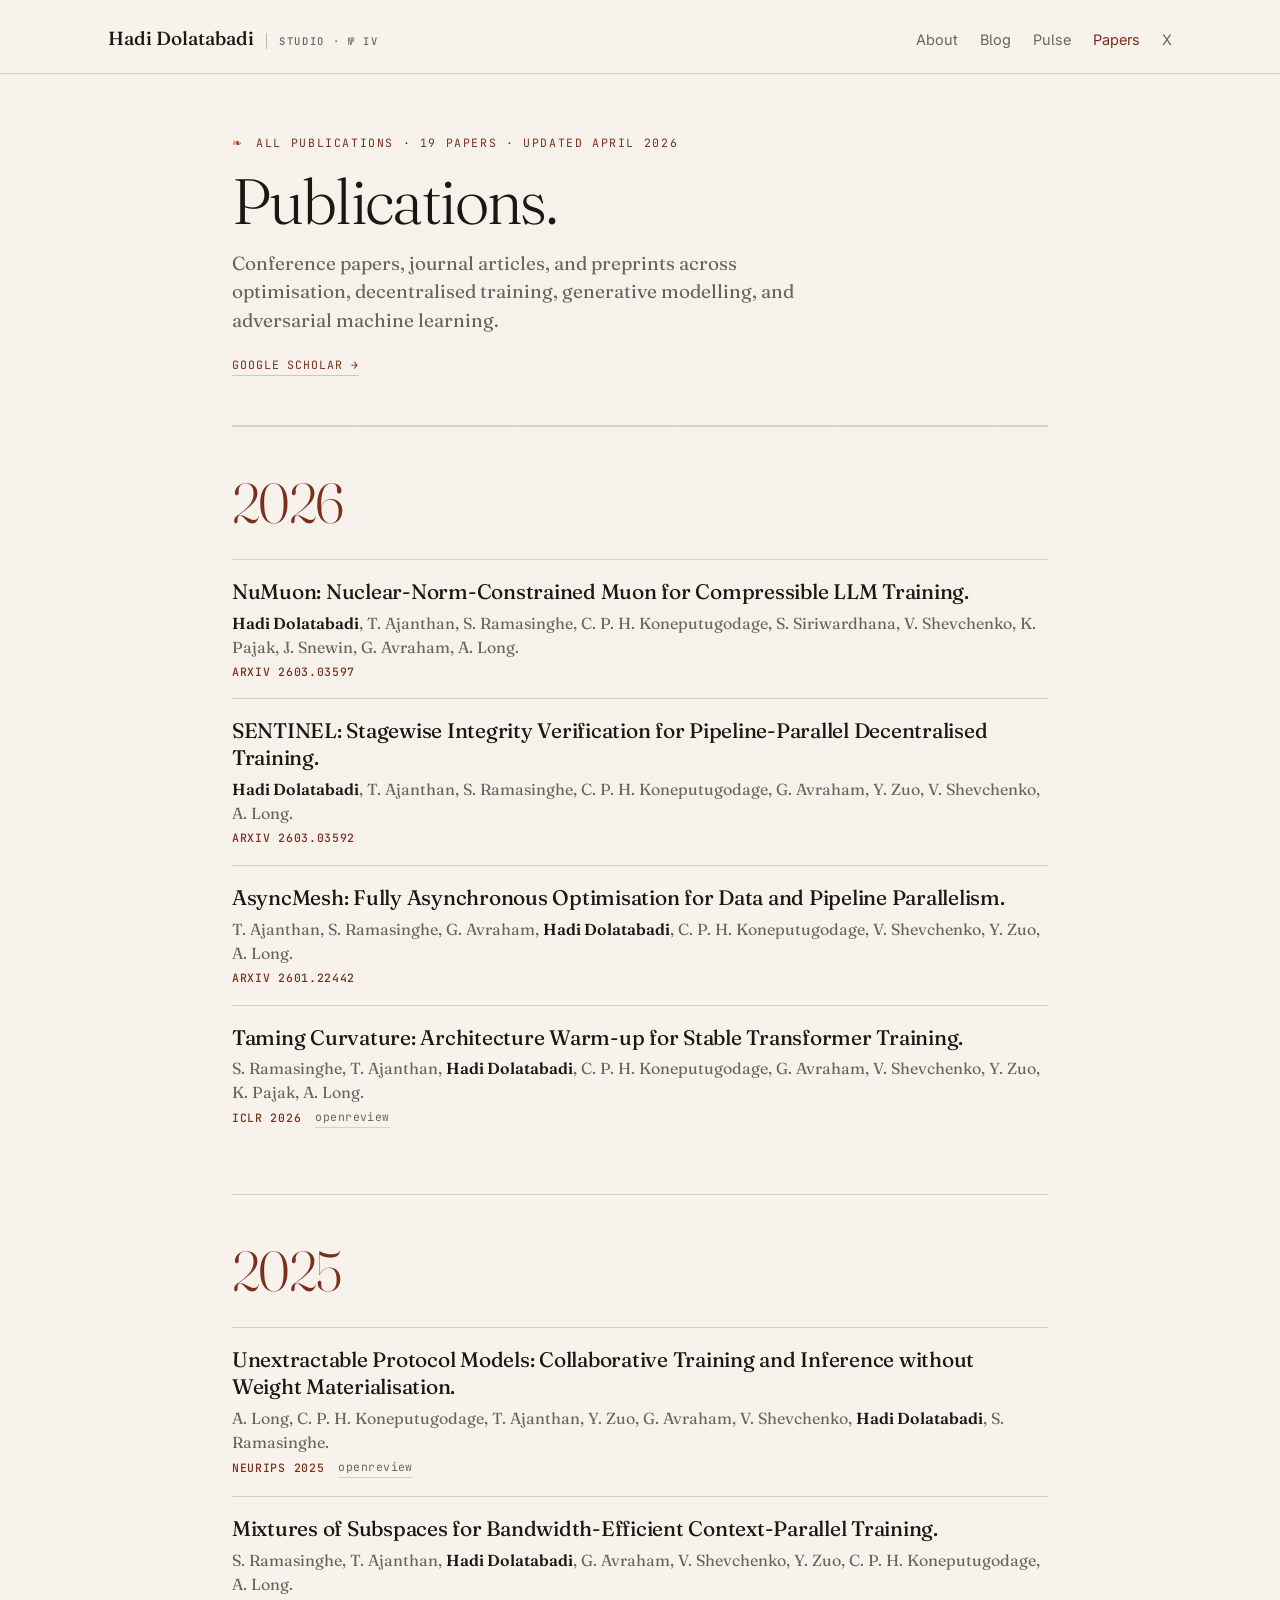
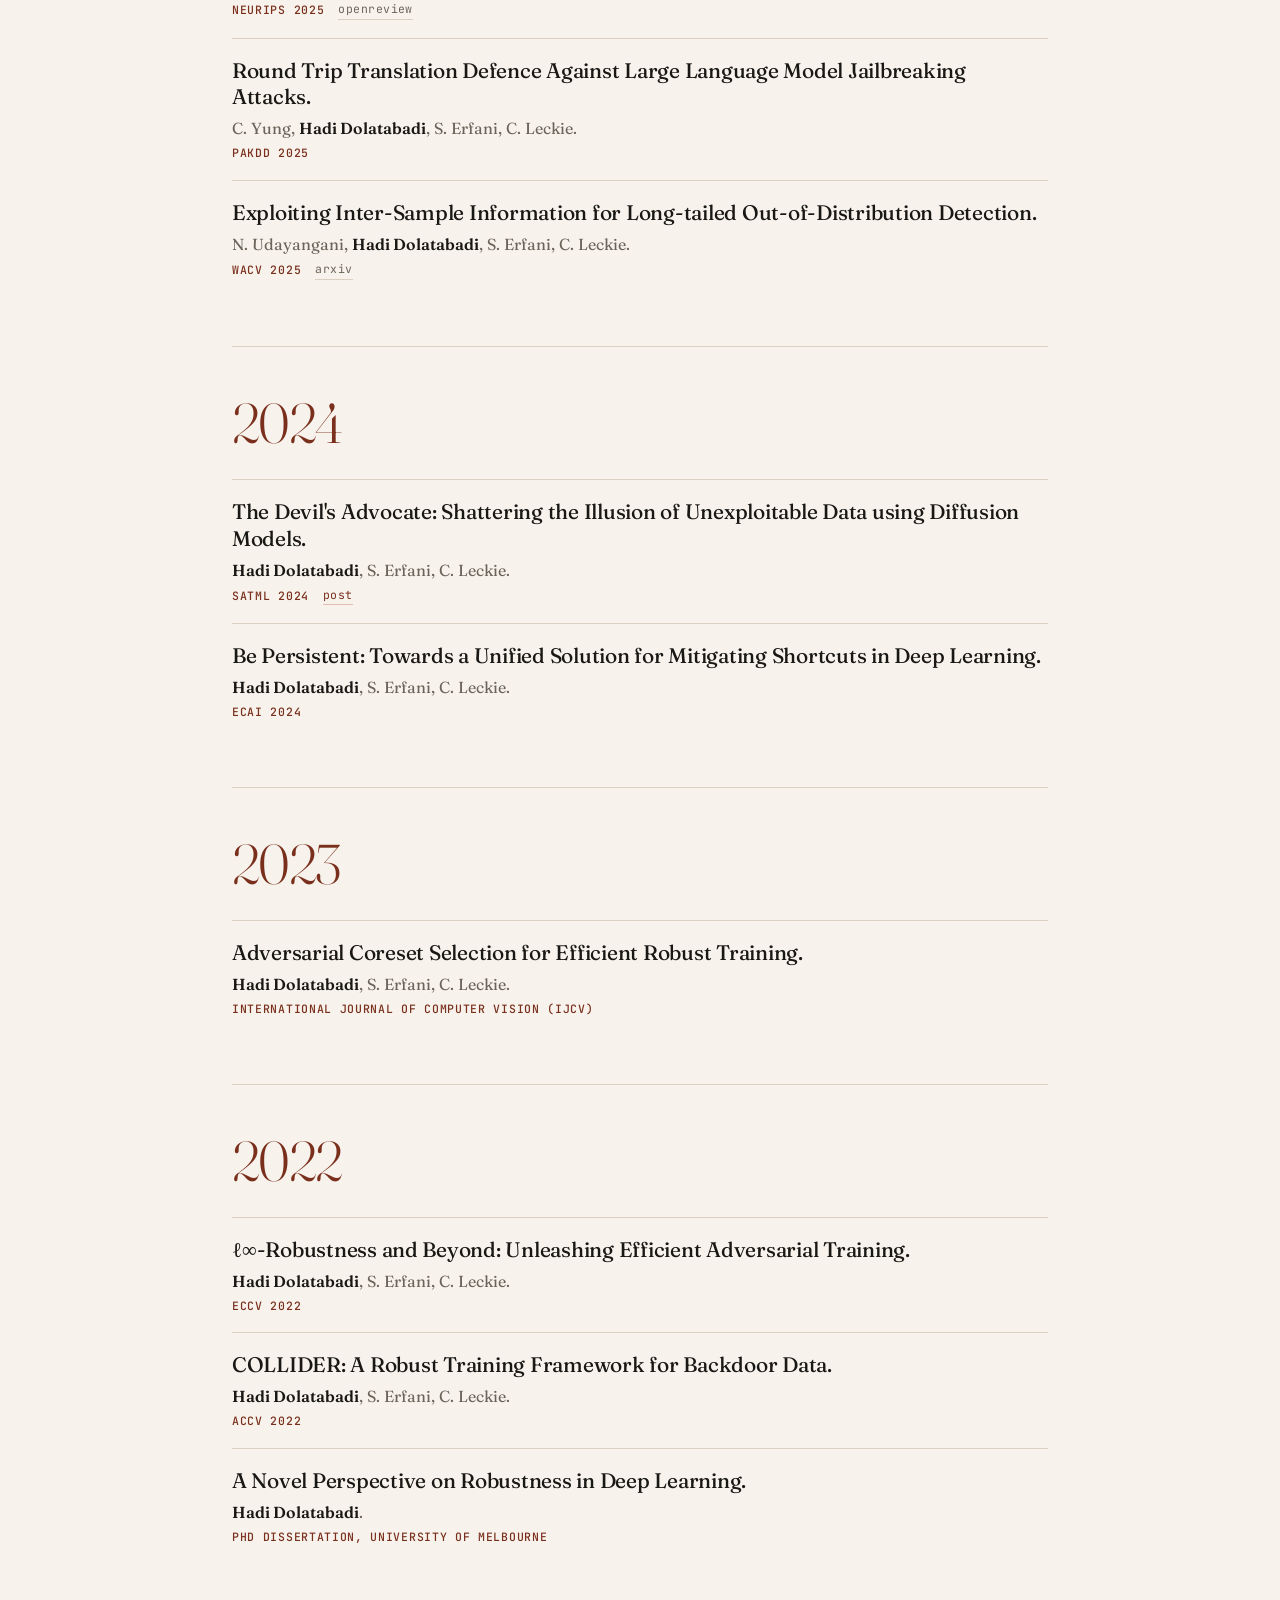
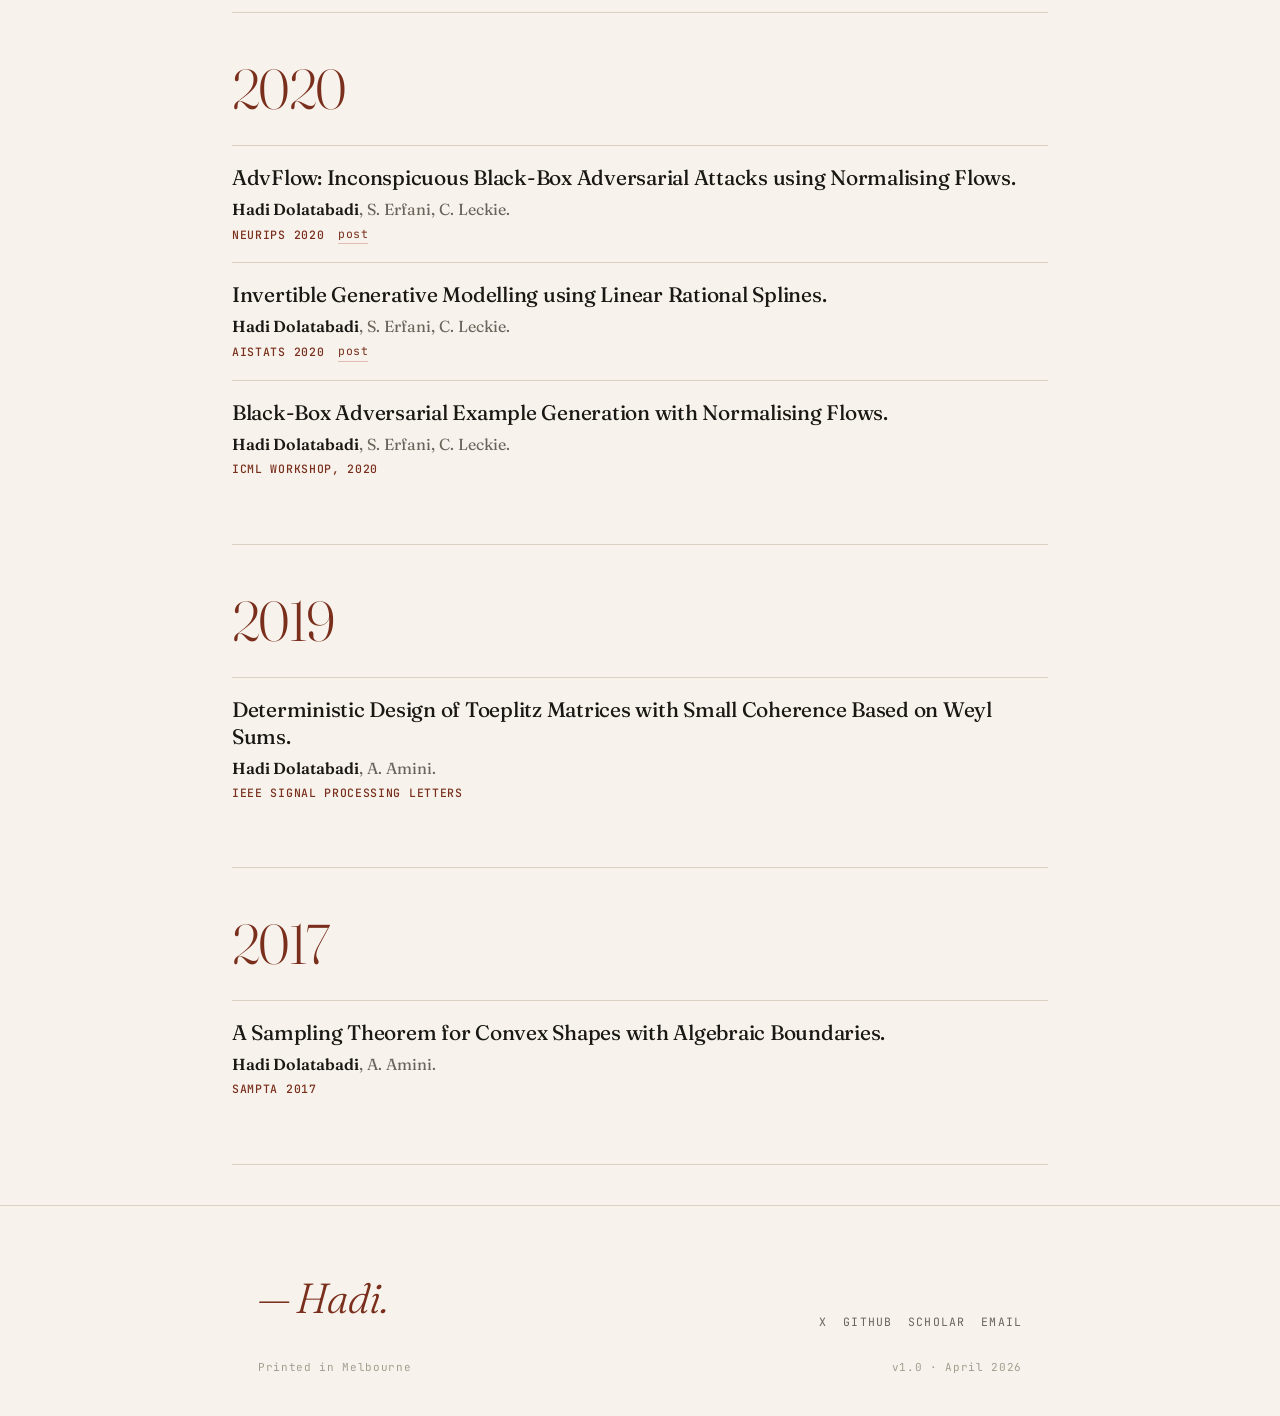
==== papers/index.html @ 90770aff "Initial commit: Studio personal site - Landing with About (bio + background), Blog (3 migrated posts" ====
<!doctype html>
<html lang="en">
<head>
<meta charset="utf-8" />
<meta name="viewport" content="width=device-width, initial-scale=1" />
<title>Publications — Hadi Dolatabadi</title>
<link rel="preconnect" href="https://fonts.googleapis.com">
<link rel="preconnect" href="https://fonts.gstatic.com" crossorigin>
<link href="https://fonts.googleapis.com/css2?family=Fraunces:ital,opsz,wght@0,9..144,300..700;1,9..144,300..700&family=Inter:wght@300..600&family=JetBrains+Mono:wght@400;500&display=swap" rel="stylesheet">
<link rel="stylesheet" href="../shared.css" />
<style>
  .pubs-wrap { max-width: 880px; margin: 0 auto; padding: 0 32px; position: relative; z-index: 2; }

  .pubs-hero { padding: 60px 0 48px; border-bottom: 1px solid var(--rule); }
  .pubs-hero .art-kicker {
    font-family: var(--mono); font-size: 11.5px; letter-spacing: 0.14em;
    text-transform: uppercase; color: var(--accent-ink); margin-bottom: 16px;
  }
  .pubs-hero .art-kicker::before { content: "❧ "; color: var(--accent); margin-right: 4px; }
  .pubs-hero h1 {
    font-family: var(--serif); font-weight: 300;
    font-size: clamp(40px, 5vw, 64px); line-height: 1.04;
    letter-spacing: -0.025em; margin: 0 0 14px;
  }
  .pubs-hero .subtitle {
    font-family: var(--serif); font-size: 19px; line-height: 1.5;
    color: var(--muted); max-width: 620px; margin: 0;
  }
  .pubs-hero .scholar-link {
    margin-top: 22px;
    font-family: var(--mono); font-size: 11.5px;
    letter-spacing: 0.08em; text-transform: uppercase;
    color: var(--accent-ink);
    border-bottom: 1px solid rgba(176,69,42,0.3);
    display: inline-block; padding-bottom: 1px;
  }

  .year-block { padding: 48px 0; border-top: 1px solid var(--rule); }
  .year-block:last-child { border-bottom: 1px solid var(--rule); }
  .year-block h2 {
    font-family: var(--serif); font-weight: 300;
    font-size: 56px; line-height: 1; letter-spacing: -0.03em;
    color: var(--accent-ink); margin: 0 0 28px;
    font-variation-settings: "opsz" 144;
  }

  .pub { padding: 18px 0 18px 0; border-top: 1px solid var(--rule); }
  .year-block .pub:first-child { border-top: none; padding-top: 6px; }
  .pub h3 {
    font-family: var(--serif); font-weight: 450;
    font-size: 21px; line-height: 1.28; letter-spacing: -0.012em;
    margin: 0 0 6px; color: var(--ink);
  }
  .pub h3 a { color: inherit; border: none; }
  .pub h3 a:hover { color: var(--accent-ink); }
  .pub .auth {
    font-family: var(--serif); font-size: 16px; color: var(--muted);
    line-height: 1.5; margin: 0 0 4px;
  }
  .pub .auth strong { color: var(--ink); font-weight: 600; }
  .pub .meta {
    font-family: var(--mono); font-size: 11.5px; letter-spacing: 0.06em;
    color: var(--accent-ink); text-transform: uppercase; margin: 0;
    display: flex; gap: 14px; flex-wrap: wrap; align-items: center;
  }
  .pub .meta .venue { font-weight: 500; }
  .pub .meta .links { color: var(--muted); display: flex; gap: 12px; }
  .pub .meta .links a { color: var(--muted); border-bottom: 1px solid var(--rule); padding-bottom: 1px; text-transform: lowercase; letter-spacing: 0.04em; }
  .pub .meta .links a:hover { color: var(--accent-ink); border-bottom-color: var(--accent); }
  .pub .meta .links .post { color: var(--accent-ink); border-bottom-color: rgba(176,69,42,0.3); }
</style>
</head>
<body>

<header class="masthead">
  <div class="wide mast-row">
    <a class="brand" href="../index.html"><span>Hadi Dolatabadi</span><span class="rule-tag">Studio · № IV</span></a>
    <nav class="primary">
      <a href="../index.html#about">About</a>
      <a href="../index.html#blog">Blog</a>
      <a href="../index.html#pulse">Pulse</a>
      <a href="#" class="current">Papers</a>
      <a href="https://x.com/hmdolatabadi">X</a>
    </nav>
  </div>
</header>

<div class="pubs-wrap">

  <section class="pubs-hero">
    <div class="art-kicker">All publications · 19 papers · updated April 2026</div>
    <h1>Publications.</h1>
    <p class="subtitle">Conference papers, journal articles, and preprints across optimisation, decentralised training, generative modelling, and adversarial machine learning.</p>
    <a class="scholar-link" href="https://scholar.google.com/citations?user=F-XQD2cAAAAJ&hl=en" target="_blank" rel="noopener">Google Scholar →</a>
  </section>

  <section class="year-block">
    <h2>2026</h2>
    <div class="pub">
      <h3><a href="https://arxiv.org/abs/2603.03597" target="_blank" rel="noopener">NuMuon: Nuclear-Norm-Constrained Muon for Compressible LLM Training.</a></h3>
      <p class="auth"><strong>Hadi Dolatabadi</strong>, T. Ajanthan, S. Ramasinghe, C. P. H. Koneputugodage, S. Siriwardhana, V. Shevchenko, K. Pajak, J. Snewin, G. Avraham, A. Long.</p>
      <p class="meta"><span class="venue">arXiv 2603.03597</span></p>
    </div>
    <div class="pub">
      <h3><a href="https://arxiv.org/abs/2603.03592" target="_blank" rel="noopener">SENTINEL: Stagewise Integrity Verification for Pipeline-Parallel Decentralised Training.</a></h3>
      <p class="auth"><strong>Hadi Dolatabadi</strong>, T. Ajanthan, S. Ramasinghe, C. P. H. Koneputugodage, G. Avraham, Y. Zuo, V. Shevchenko, A. Long.</p>
      <p class="meta"><span class="venue">arXiv 2603.03592</span></p>
    </div>
    <div class="pub">
      <h3><a href="https://arxiv.org/abs/2601.22442" target="_blank" rel="noopener">AsyncMesh: Fully Asynchronous Optimisation for Data and Pipeline Parallelism.</a></h3>
      <p class="auth">T. Ajanthan, S. Ramasinghe, G. Avraham, <strong>Hadi Dolatabadi</strong>, C. P. H. Koneputugodage, V. Shevchenko, Y. Zuo, A. Long.</p>
      <p class="meta"><span class="venue">arXiv 2601.22442</span></p>
    </div>
    <div class="pub">
      <h3><a href="https://openreview.net/forum?id=DuNf2vPTTK" target="_blank" rel="noopener">Taming Curvature: Architecture Warm-up for Stable Transformer Training.</a></h3>
      <p class="auth">S. Ramasinghe, T. Ajanthan, <strong>Hadi Dolatabadi</strong>, C. P. H. Koneputugodage, G. Avraham, V. Shevchenko, Y. Zuo, K. Pajak, A. Long.</p>
      <p class="meta"><span class="venue">ICLR 2026</span><span class="links"><a href="https://openreview.net/forum?id=DuNf2vPTTK" target="_blank" rel="noopener">openreview</a></span></p>
    </div>
  </section>

  <section class="year-block">
    <h2>2025</h2>
    <div class="pub">
      <h3><a href="https://openreview.net/forum?id=H8fscnm6Xx" target="_blank" rel="noopener">Unextractable Protocol Models: Collaborative Training and Inference without Weight Materialisation.</a></h3>
      <p class="auth">A. Long, C. P. H. Koneputugodage, T. Ajanthan, Y. Zuo, G. Avraham, V. Shevchenko, <strong>Hadi Dolatabadi</strong>, S. Ramasinghe.</p>
      <p class="meta"><span class="venue">NeurIPS 2025</span><span class="links"><a href="https://openreview.net/forum?id=H8fscnm6Xx" target="_blank" rel="noopener">openreview</a></span></p>
    </div>
    <div class="pub">
      <h3><a href="https://openreview.net/forum?id=x3qnrhfhX0" target="_blank" rel="noopener">Mixtures of Subspaces for Bandwidth-Efficient Context-Parallel Training.</a></h3>
      <p class="auth">S. Ramasinghe, T. Ajanthan, <strong>Hadi Dolatabadi</strong>, G. Avraham, V. Shevchenko, Y. Zuo, C. P. H. Koneputugodage, A. Long.</p>
      <p class="meta"><span class="venue">NeurIPS 2025</span><span class="links"><a href="https://openreview.net/forum?id=x3qnrhfhX0" target="_blank" rel="noopener">openreview</a></span></p>
    </div>
    <div class="pub">
      <h3>Round Trip Translation Defence Against Large Language Model Jailbreaking Attacks.</h3>
      <p class="auth">C. Yung, <strong>Hadi Dolatabadi</strong>, S. Erfani, C. Leckie.</p>
      <p class="meta"><span class="venue">PAKDD 2025</span></p>
    </div>
    <div class="pub">
      <h3><a href="https://arxiv.org/abs/2511.16015" target="_blank" rel="noopener">Exploiting Inter-Sample Information for Long-tailed Out-of-Distribution Detection.</a></h3>
      <p class="auth">N. Udayangani, <strong>Hadi Dolatabadi</strong>, S. Erfani, C. Leckie.</p>
      <p class="meta"><span class="venue">WACV 2025</span><span class="links"><a href="https://arxiv.org/abs/2511.16015" target="_blank" rel="noopener">arXiv</a></span></p>
    </div>
  </section>

  <section class="year-block">
    <h2>2024</h2>
    <div class="pub">
      <h3><a href="../blog/advflow/index.html">The Devil's Advocate: Shattering the Illusion of Unexploitable Data using Diffusion Models.</a></h3>
      <p class="auth"><strong>Hadi Dolatabadi</strong>, S. Erfani, C. Leckie.</p>
      <p class="meta"><span class="venue">SaTML 2024</span><span class="links"><a class="post" href="../blog/advflow/index.html">post</a></span></p>
    </div>
    <div class="pub">
      <h3>Be Persistent: Towards a Unified Solution for Mitigating Shortcuts in Deep Learning.</h3>
      <p class="auth"><strong>Hadi Dolatabadi</strong>, S. Erfani, C. Leckie.</p>
      <p class="meta"><span class="venue">ECAI 2024</span></p>
    </div>
  </section>

  <section class="year-block">
    <h2>2023</h2>
    <div class="pub">
      <h3>Adversarial Coreset Selection for Efficient Robust Training.</h3>
      <p class="auth"><strong>Hadi Dolatabadi</strong>, S. Erfani, C. Leckie.</p>
      <p class="meta"><span class="venue">International Journal of Computer Vision (IJCV)</span></p>
    </div>
  </section>

  <section class="year-block">
    <h2>2022</h2>
    <div class="pub">
      <h3>ℓ∞-Robustness and Beyond: Unleashing Efficient Adversarial Training.</h3>
      <p class="auth"><strong>Hadi Dolatabadi</strong>, S. Erfani, C. Leckie.</p>
      <p class="meta"><span class="venue">ECCV 2022</span></p>
    </div>
    <div class="pub">
      <h3>COLLIDER: A Robust Training Framework for Backdoor Data.</h3>
      <p class="auth"><strong>Hadi Dolatabadi</strong>, S. Erfani, C. Leckie.</p>
      <p class="meta"><span class="venue">ACCV 2022</span></p>
    </div>
    <div class="pub">
      <h3>A Novel Perspective on Robustness in Deep Learning.</h3>
      <p class="auth"><strong>Hadi Dolatabadi</strong>.</p>
      <p class="meta"><span class="venue">PhD dissertation, University of Melbourne</span></p>
    </div>
  </section>

  <section class="year-block">
    <h2>2020</h2>
    <div class="pub">
      <h3><a href="../blog/advflow/index.html">AdvFlow: Inconspicuous Black-Box Adversarial Attacks using Normalising Flows.</a></h3>
      <p class="auth"><strong>Hadi Dolatabadi</strong>, S. Erfani, C. Leckie.</p>
      <p class="meta"><span class="venue">NeurIPS 2020</span><span class="links"><a class="post" href="../blog/advflow/index.html">post</a></span></p>
    </div>
    <div class="pub">
      <h3><a href="../blog/linear-rational-splines/index.html">Invertible Generative Modelling using Linear Rational Splines.</a></h3>
      <p class="auth"><strong>Hadi Dolatabadi</strong>, S. Erfani, C. Leckie.</p>
      <p class="meta"><span class="venue">AISTATS 2020</span><span class="links"><a class="post" href="../blog/linear-rational-splines/index.html">post</a></span></p>
    </div>
    <div class="pub">
      <h3>Black-Box Adversarial Example Generation with Normalising Flows.</h3>
      <p class="auth"><strong>Hadi Dolatabadi</strong>, S. Erfani, C. Leckie.</p>
      <p class="meta"><span class="venue">ICML Workshop, 2020</span></p>
    </div>
  </section>

  <section class="year-block">
    <h2>2019</h2>
    <div class="pub">
      <h3>Deterministic Design of Toeplitz Matrices with Small Coherence Based on Weyl Sums.</h3>
      <p class="auth"><strong>Hadi Dolatabadi</strong>, A. Amini.</p>
      <p class="meta"><span class="venue">IEEE Signal Processing Letters</span></p>
    </div>
  </section>

  <section class="year-block">
    <h2>2017</h2>
    <div class="pub">
      <h3>A Sampling Theorem for Convex Shapes with Algebraic Boundaries.</h3>
      <p class="auth"><strong>Hadi Dolatabadi</strong>, A. Amini.</p>
      <p class="meta"><span class="venue">SampTA 2017</span></p>
    </div>
  </section>

</div>

<footer>
  <div class="wrap">
    <div class="foot-row">
      <div class="sign">— Hadi.</div>
      <div class="foot-links"><a href="https://x.com/hmdolatabadi">X</a><a href="https://github.com/hmdolatabadi">GitHub</a><a href="https://scholar.google.com/citations?user=F-XQD2cAAAAJ&hl=en">Scholar</a><a href="mailto:hadi@pluralis.ai">Email</a></div>
    </div>
    <div class="colophon"><span>Printed in Melbourne</span><span>v1.0 · April 2026</span></div>
  </div>
</footer>

</body>
</html>
---- shared.css ----
/* ===== Shared base: Studio aesthetic (Fraunces / cream / terracotta) ===== */
:root {
  --bg:        #f7f3ec;
  --bg-2:      #efe9de;
  --paper:     #fffdf7;
  --paper-2:   #f7f1e1;
  --ink:       #1a1815;
  --ink-2:     #2f2a24;
  --muted:     #6b645a;
  --faint:     #a49c8f;
  --rule:      #d9d0c1;
  --rule-2:    #c5b89c;
  --accent:    #b0452a;
  --accent-ink:#7a2f1d;
  --accent-soft:rgba(176,69,42,0.10);
  --sans: "Inter", -apple-system, system-ui, sans-serif;
  --serif: "Fraunces", "Iowan Old Style", Georgia, serif;
  --mono: "JetBrains Mono", ui-monospace, monospace;
}
* { box-sizing: border-box; }
html, body { margin: 0; padding: 0; background: var(--bg); }
body {
  font-family: var(--sans);
  color: var(--ink);
  font-size: 17px;
  line-height: 1.55;
  -webkit-font-smoothing: antialiased;
  font-feature-settings: "ss01","ss02","onum";
}
a { color: var(--ink); text-decoration: none; border-bottom: 1px solid var(--rule); transition: all .15s; }
a:hover { color: var(--accent-ink); border-bottom-color: var(--accent); }

body::before {
  content: "";
  position: fixed; inset: 0;
  pointer-events: none;
  opacity: 0.025;
  background-image: url("data:image/svg+xml;utf8,<svg xmlns='http://www.w3.org/2000/svg' width='160' height='160'><filter id='n'><feTurbulence type='fractalNoise' baseFrequency='0.9' numOctaves='2' stitchTiles='stitch'/></filter><rect width='100%' height='100%' filter='url(%23n)'/></svg>");
  z-index: 1;
}

.wrap  { max-width: 820px;  margin: 0 auto; padding: 0 28px; position: relative; z-index: 2; }
.wide  { max-width: 1120px; margin: 0 auto; padding: 0 28px; position: relative; z-index: 2; }
.thin  { max-width: 680px;  margin: 0 auto; padding: 0 28px; position: relative; z-index: 2; }

/* Masthead */
header.masthead {
  padding: 24px 0 20px;
  border-bottom: 1px solid var(--rule);
  background: var(--bg);
  position: sticky; top: 0; z-index: 10;
  backdrop-filter: saturate(1.2) blur(8px);
}
.mast-row { display: flex; justify-content: space-between; align-items: baseline; gap: 20px; flex-wrap: wrap; }
.brand { font-family: var(--serif); font-weight: 500; font-size: 19px; border: none; color: var(--ink); display: flex; align-items: baseline; gap: 12px; }
.brand em { font-style: italic; color: var(--accent-ink); }
.brand .rule-tag { font-family: var(--mono); font-size: 10.5px; color: var(--muted); letter-spacing: 0.16em; text-transform: uppercase; border-left: 1px solid var(--rule-2); padding-left: 12px; }
nav.primary { display: flex; gap: 22px; font-size: 14.5px; }
nav.primary a { border: none; color: var(--muted); }
nav.primary a:hover { color: var(--accent-ink); }
nav.primary a.current { color: var(--accent-ink); }

/* Hero */
section.hero { padding: 52px 0 28px; }
.kicker {
  font-family: var(--mono);
  font-size: 11.5px;
  letter-spacing: 0.14em;
  text-transform: uppercase;
  color: var(--accent-ink);
  margin-bottom: 18px;
}
.kicker::before { content: "❧ "; color: var(--accent); margin-right: 4px; }
h1.display {
  font-family: var(--serif);
  font-weight: 300;
  font-size: clamp(34px, 4.6vw, 54px);
  line-height: 1.05;
  letter-spacing: -0.025em;
  margin: 0 0 18px;
  font-variation-settings: "opsz" 144, "SOFT" 30;
}
h1.display em { font-style: italic; color: var(--accent-ink); font-variation-settings: "opsz" 144, "SOFT" 100; }
.lede {
  font-family: var(--serif);
  font-size: 19px;
  line-height: 1.5;
  color: var(--muted);
  max-width: 640px;
  margin: 0;
  font-weight: 350;
}
.lede strong { color: var(--ink); font-weight: 500; }
.lede em { font-style: italic; color: var(--accent-ink); }

/* Section scaffolding */
section.block { padding: 48px 0; border-top: 1px solid var(--rule); }
.eyebrow {
  font-family: var(--mono);
  text-transform: uppercase;
  letter-spacing: 0.14em;
  font-size: 11px;
  color: var(--muted);
  margin-bottom: 24px;
  display: flex;
  align-items: center;
  gap: 12px;
}
.eyebrow::before { content: ""; width: 18px; height: 1px; background: var(--accent); }
h2 {
  font-family: var(--serif);
  font-weight: 400;
  font-size: clamp(26px, 3.2vw, 36px);
  letter-spacing: -0.018em;
  line-height: 1.12;
  margin: 0 0 28px;
}
h2 em { font-style: italic; color: var(--accent-ink); }

/* Essay/note list row (used by several layouts) */
.row {
  display: grid;
  grid-template-columns: 100px 1fr auto;
  gap: 22px;
  padding: 18px 0;
  border-top: 1px solid var(--rule);
  align-items: baseline;
}
.row:last-child { border-bottom: 1px solid var(--rule); }
.row .date { font-family: var(--mono); font-size: 12.5px; color: var(--muted); letter-spacing: 0.04em; }
.row .title { font-family: var(--serif); font-size: 20px; letter-spacing: -0.012em; line-height: 1.25; font-weight: 450; }
.row .title em { font-style: italic; color: var(--accent-ink); }
.row .title .sub { display: block; font-style: italic; font-size: 15px; color: var(--muted); margin-top: 4px; font-weight: 400; }
.row .kind { font-family: var(--mono); font-size: 10.5px; letter-spacing: 0.1em; text-transform: uppercase; color: var(--accent-ink); white-space: nowrap; padding: 3px 8px; border: 1px solid rgba(176,69,42,0.3); border-radius: 3px; }
.row .kind.static { color: var(--muted); border-color: var(--rule-2); }
.row .kind.note { color: var(--muted); border-color: var(--rule-2); }
.row .kind.paper { color: var(--accent-ink); }
.row a { border: none; color: inherit; }
.row a:hover .title { color: var(--accent-ink); }
@media (max-width: 720px) {
  .row { grid-template-columns: 1fr; gap: 4px; }
  .row .date { order: -1; }
}

/* Feature card (explorable) */
.feat {
  background: var(--paper);
  border: 1px solid var(--rule);
  padding: 20px 22px;
  display: flex;
  flex-direction: column;
  gap: 12px;
  cursor: pointer;
  border-radius: 3px;
  transition: background .2s, border-color .2s;
  text-align: left;
  color: inherit;
  border-bottom: 1px solid var(--rule);
}
.feat:hover { background: var(--paper-2); border-color: var(--accent); }
.feat .no { font-family: var(--mono); font-size: 10.5px; letter-spacing: 0.14em; text-transform: uppercase; color: var(--accent-ink); }
.feat h3 { font-family: var(--serif); font-weight: 450; font-size: 22px; line-height: 1.2; margin: 0; letter-spacing: -0.018em; }
.feat h3 em { font-style: italic; color: var(--accent-ink); }
.feat p { margin: 0; font-family: var(--serif); font-size: 15.5px; color: var(--muted); line-height: 1.45; }
.feat .meta { font-family: var(--mono); font-size: 10px; letter-spacing: 0.08em; text-transform: uppercase; color: var(--faint); display: flex; gap: 12px; margin-top: auto; padding-top: 8px; border-top: 1px dotted var(--rule-2); }

/* Footer */
footer { padding: 60px 0 40px; border-top: 1px solid var(--rule); margin-top: 40px; }
.foot-row { display: flex; justify-content: space-between; align-items: flex-end; gap: 24px; flex-wrap: wrap; }
.sign { font-family: var(--serif); font-style: italic; font-size: 42px; color: var(--accent-ink); font-weight: 300; letter-spacing: -0.02em; }
.foot-links { display: flex; gap: 16px; font-family: var(--mono); font-size: 11.5px; letter-spacing: 0.1em; text-transform: uppercase; }
.foot-links a { color: var(--muted); border: none; }
.foot-links a:hover { color: var(--accent-ink); }
.colophon { margin-top: 28px; font-family: var(--mono); font-size: 11px; color: var(--faint); letter-spacing: 0.06em; display: flex; justify-content: space-between; flex-wrap: wrap; gap: 10px; }

/* See-all link */
.seeall { margin-top: 22px; color: var(--muted); font-size: 14.5px; font-family: var(--serif); font-style: italic; }
.seeall a { color: var(--accent-ink); border-bottom-color: rgba(176,69,42,0.3); }

/* Ornament */
.orn { text-align: center; font-family: var(--serif); font-style: italic; color: var(--accent); margin: 28px 0 0; font-size: 22px; }

/* Floating switcher */
#proto-switch {
  position: fixed; right: 16px; bottom: 16px; z-index: 9999;
  background: rgba(20,20,24,0.92);
  border: 1px solid rgba(255,255,255,0.15);
  border-radius: 999px;
  padding: 9px 16px;
  display: flex; gap: 12px; align-items: center;
  font: 12px/1 'JetBrains Mono', ui-monospace, monospace;
  backdrop-filter: blur(10px);
  color: #e8e8e4;
  box-shadow: 0 8px 28px rgba(0,0,0,0.35);
  letter-spacing: 0.04em;
}
#proto-switch a { color: #b8b8b2; text-decoration: none; border: none; }
#proto-switch a:hover { color: #f5b14d; }
#proto-switch .back { color: #f5b14d; }
#proto-switch .sep { color: #55554c; }
#proto-switch .cur { color: #f5b14d; font-weight: 500; }
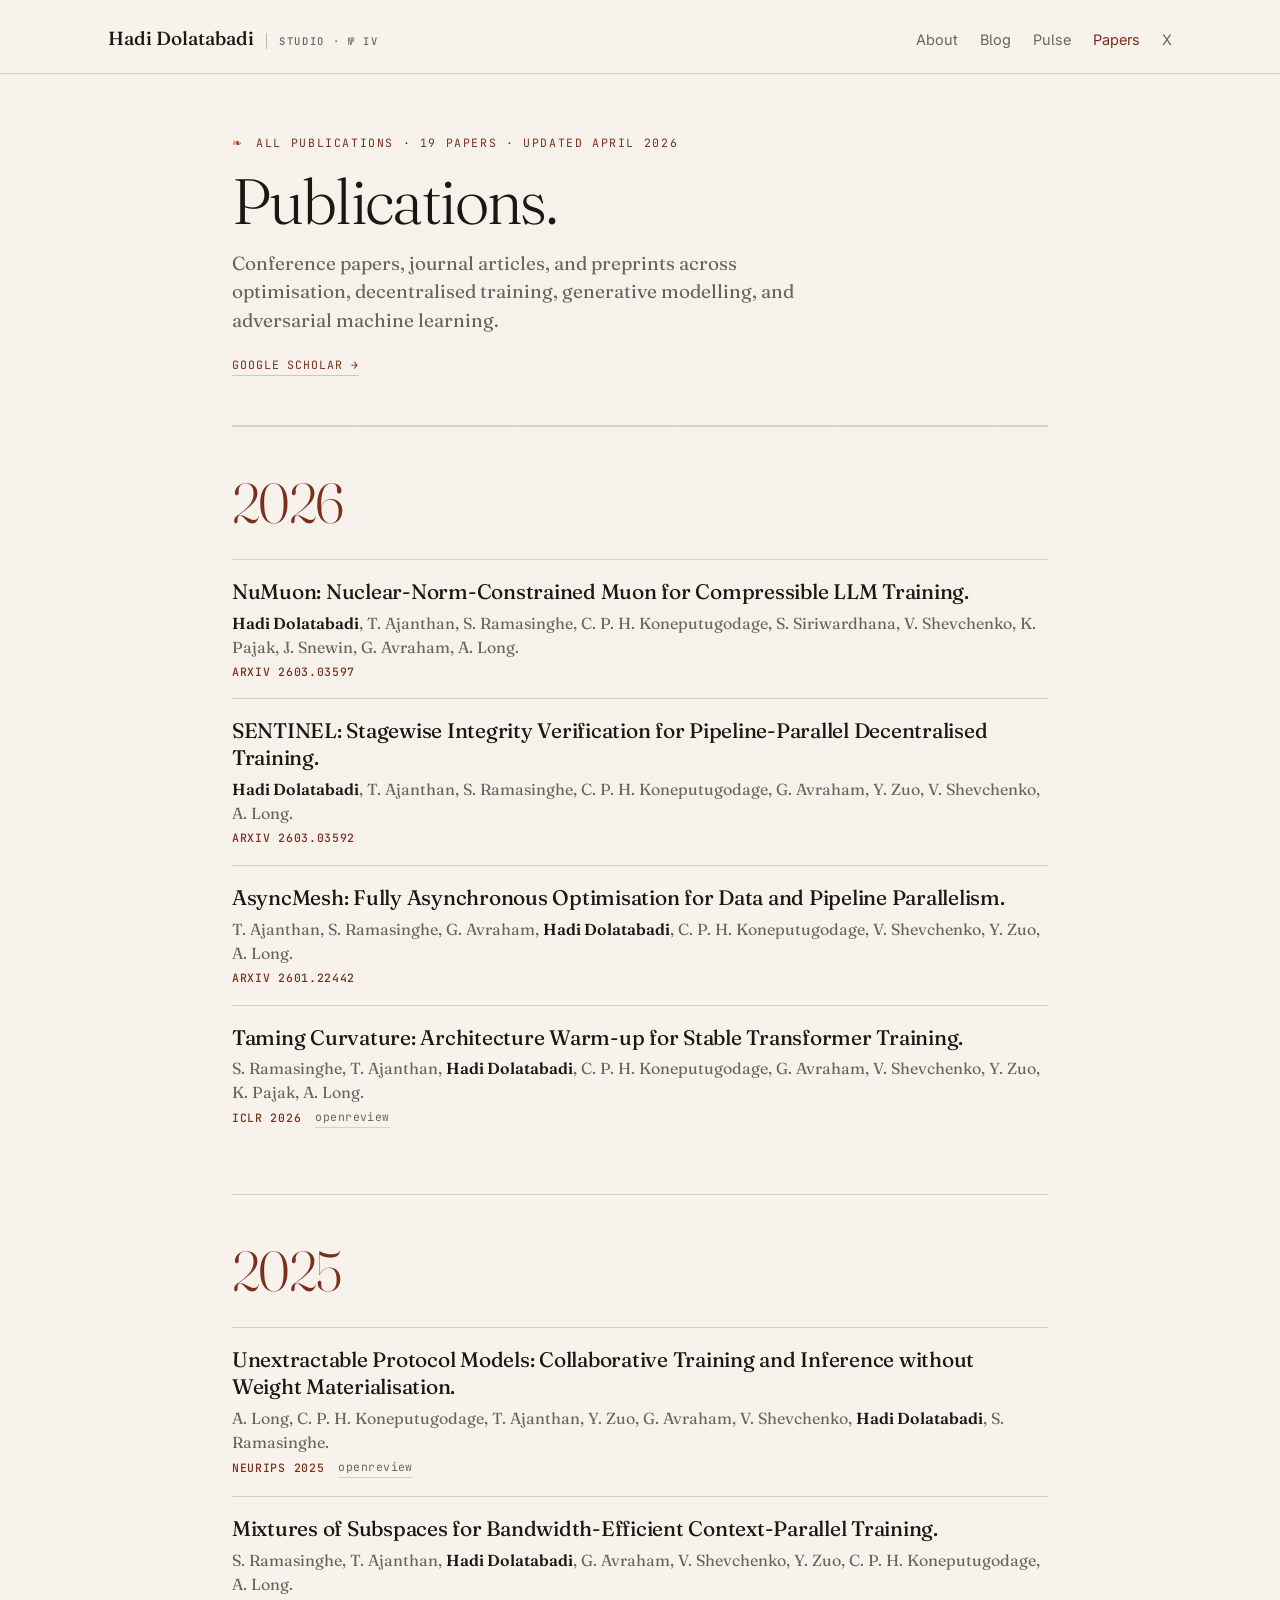
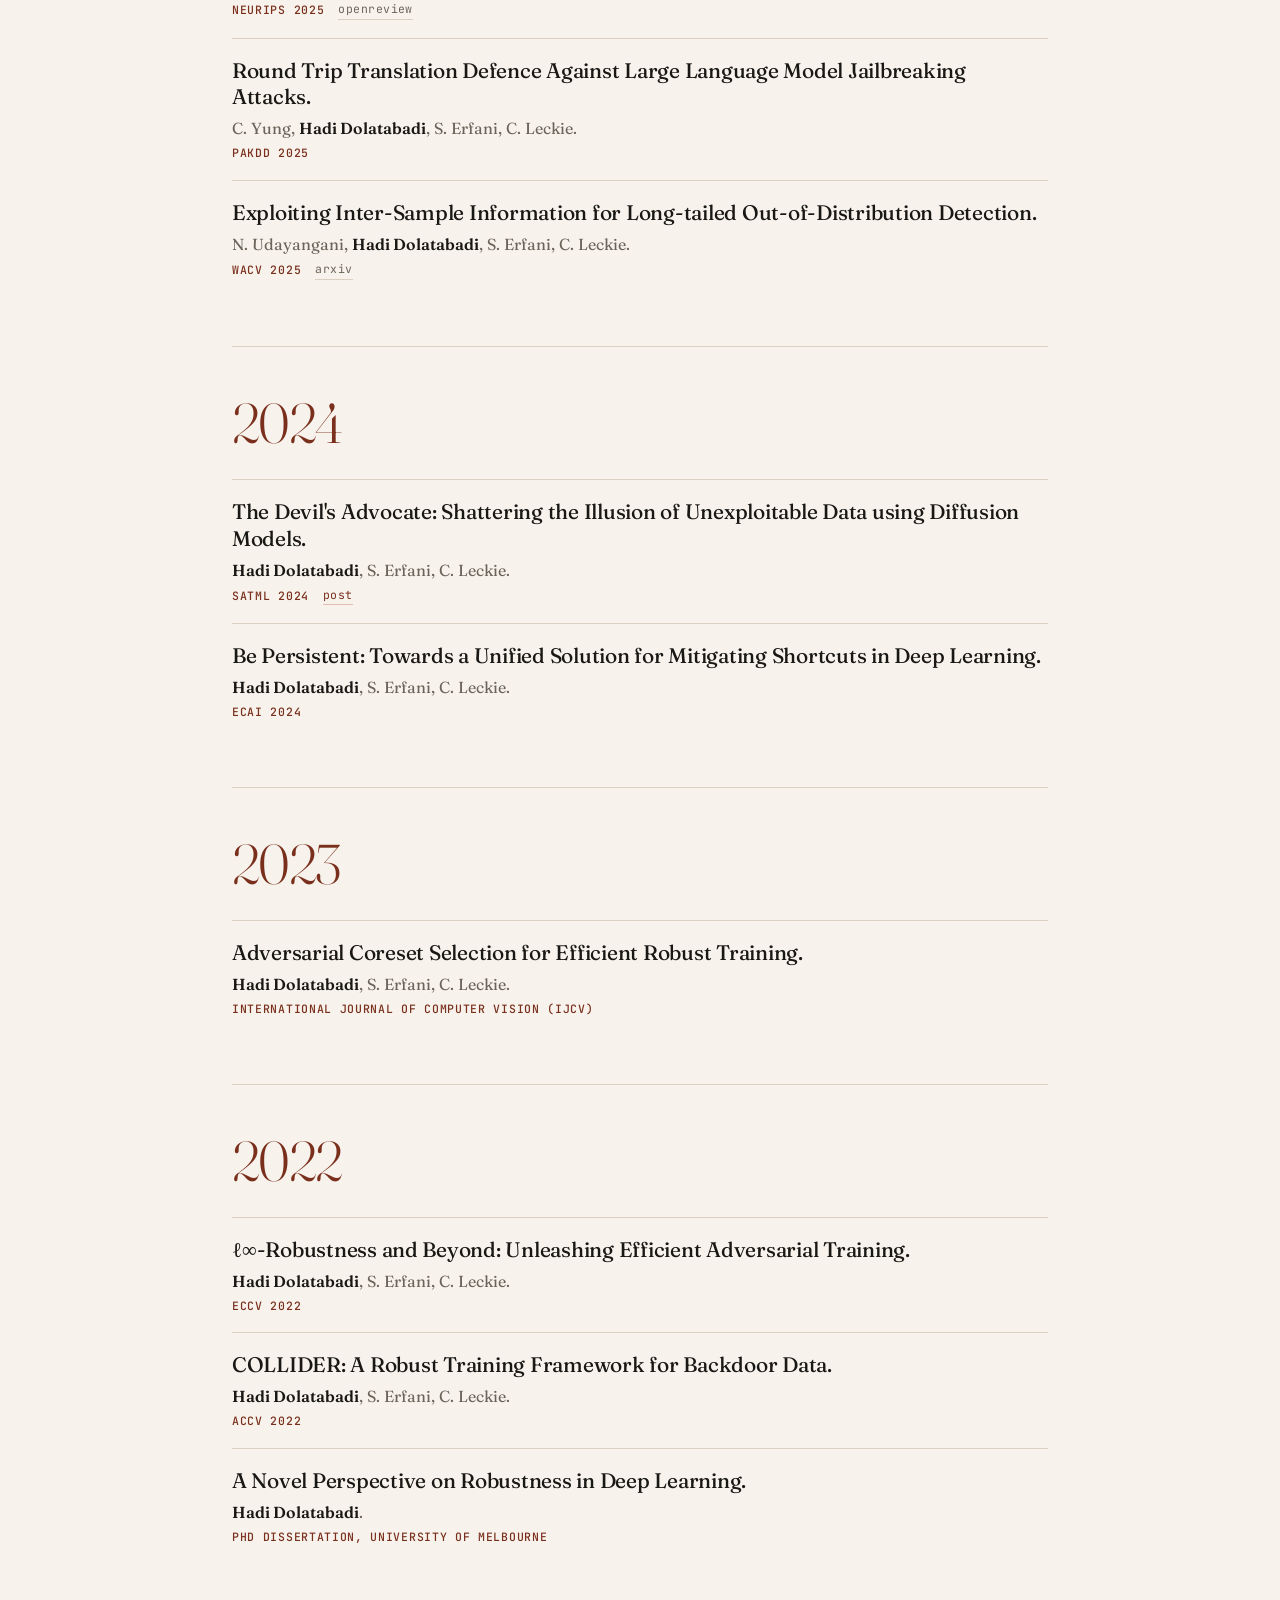
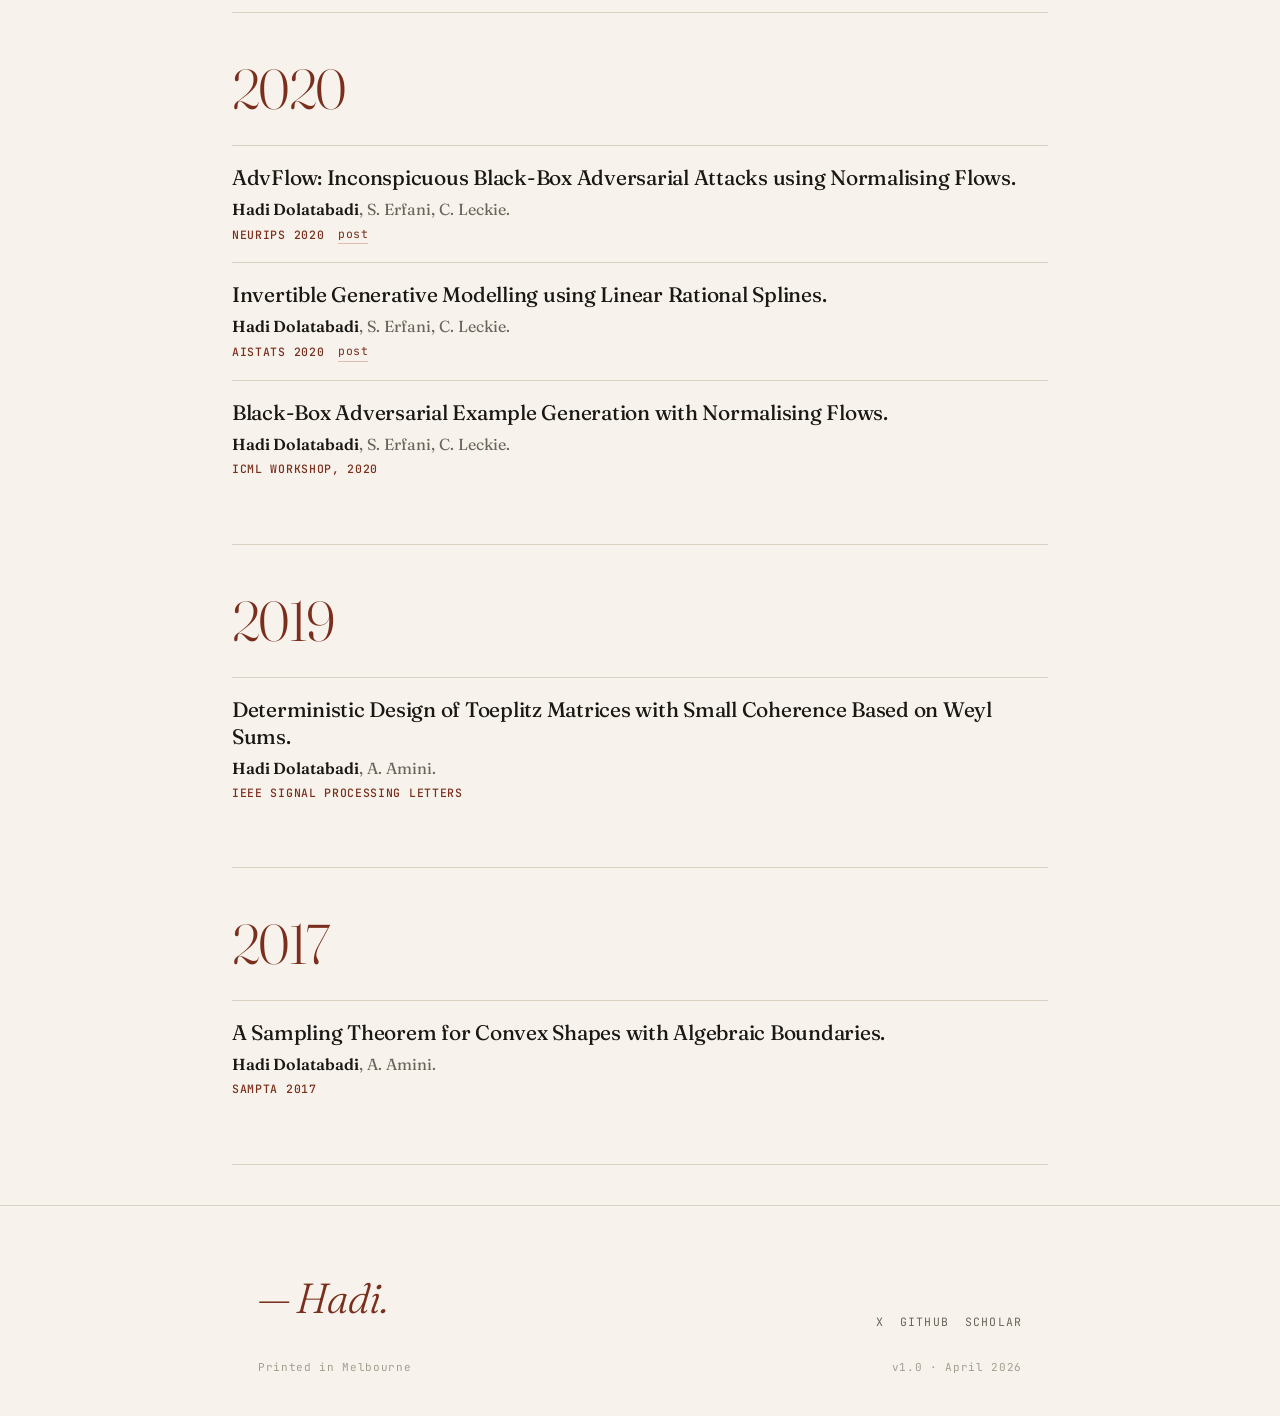
==== commit c94dd990: "Remove email from public site to avoid bot scraping" ====
--- a/papers/index.html
+++ b/papers/index.html
@@ -227,7 +227,7 @@
   <div class="wrap">
     <div class="foot-row">
       <div class="sign">— Hadi.</div>
-      <div class="foot-links"><a href="https://x.com/hmdolatabadi">X</a><a href="https://github.com/hmdolatabadi">GitHub</a><a href="https://scholar.google.com/citations?user=F-XQD2cAAAAJ&hl=en">Scholar</a><a href="mailto:hadi@pluralis.ai">Email</a></div>
+      <div class="foot-links"><a href="https://x.com/hmdolatabadi">X</a><a href="https://github.com/hmdolatabadi">GitHub</a><a href="https://scholar.google.com/citations?user=F-XQD2cAAAAJ&hl=en">Scholar</a></div>
     </div>
     <div class="colophon"><span>Printed in Melbourne</span><span>v1.0 · April 2026</span></div>
   </div>
